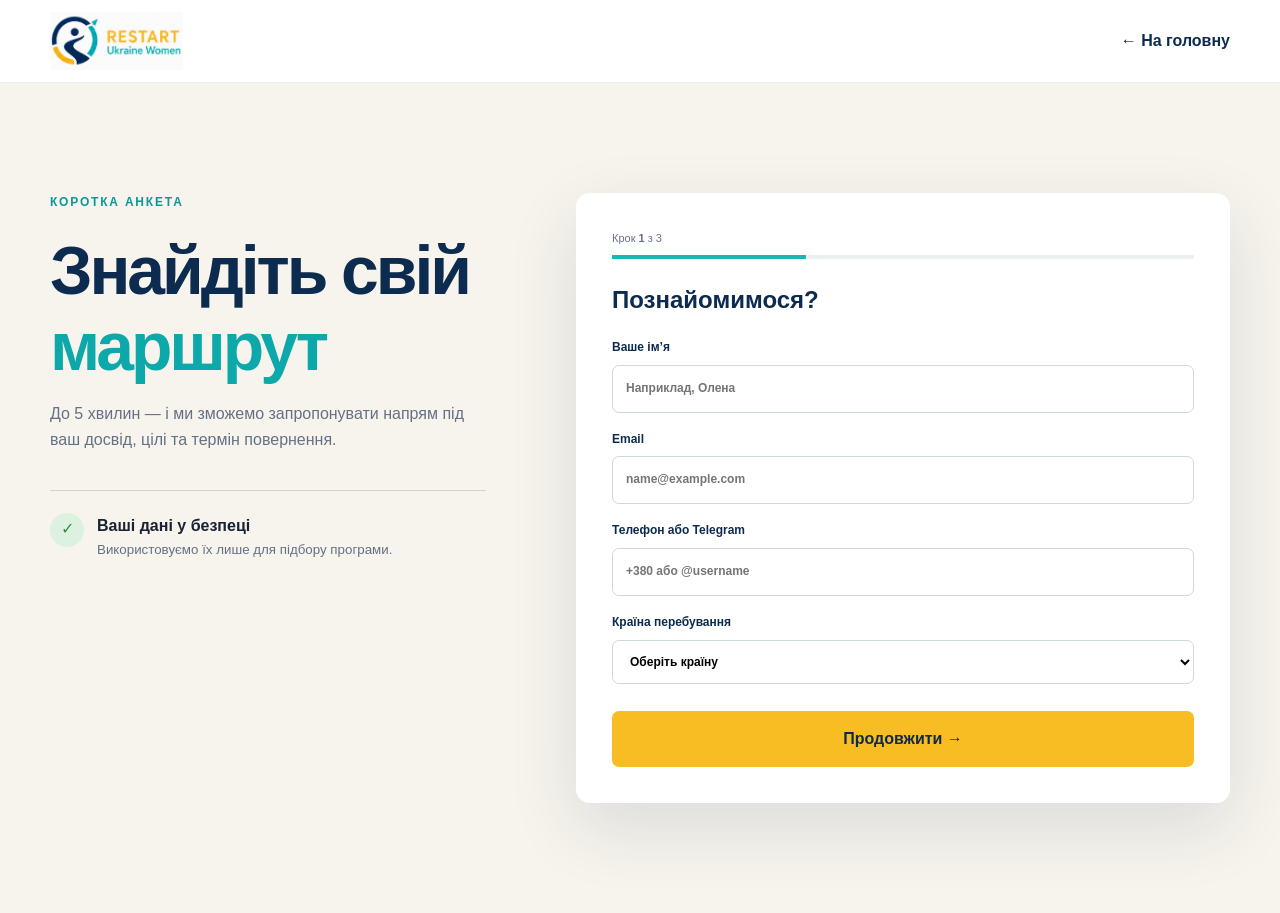
==== application.html @ 33769b2e "Add Restart Ukraine Women MVP website" ====
<!doctype html><html lang="uk"><head><meta charset="UTF-8"><meta name="viewport" content="width=device-width,initial-scale=1"><title>Анкета — Restart Ukraine Women</title><link rel="stylesheet" href="styles.css"><script src="app.js" defer></script></head><body><header class="site-header"><div class="container header-inner"><a class="brand" href="index.html"><img src="assets/logo.png" alt="Restart Ukraine Women"></a><a class="text-link" href="index.html">← На головну</a></div></header><main><section class="section application"><div class="container form-grid"><div class="form-intro"><div class="eyebrow">Коротка анкета</div><h1>Знайдіть свій <em>маршрут</em></h1><p>До 5 хвилин — і ми зможемо запропонувати напрям під ваш досвід, цілі та термін повернення.</p><div class="privacy-note"><span>✓</span><div><strong>Ваші дані у безпеці</strong><small>Використовуємо їх лише для підбору програми.</small></div></div></div><form class="application-form" novalidate><div class="form-progress"><span>Крок <b>1</b> з 3</span><div><i></i></div></div>
<div class="form-step active" data-step="1"><h3>Познайомимося?</h3><label>Ваше ім’я<input name="name" autocomplete="name" required placeholder="Наприклад, Олена"></label><label>Email<input type="email" name="email" autocomplete="email" required placeholder="name@example.com"></label><label>Телефон або Telegram<input name="phone" autocomplete="tel" required placeholder="+380 або @username"></label><label>Країна перебування<select name="location" required><option value="">Оберіть країну</option><option>Україна</option><option>Польща</option><option>Німеччина</option><option>Чехія</option><option>Інша країна ЄС</option></select></label><button class="button form-next" type="button">Продовжити →</button></div>
<div class="form-step" data-step="2"><h3>Ваш досвід і повернення</h3><label>Чи плануєте повернення в Україну?<select name="return_plan" required><option value="">Оберіть відповідь</option><option>Так</option><option>Вже повернулася</option><option>Поки не визначилася</option></select></label><label>Орієнтовний термін повернення<select name="return_time" required><option value="">Оберіть термін</option><option>До 3 місяців</option><option>3–6 місяців</option><option>6–12 місяців</option><option>Пізніше</option><option>Я вже в Україні</option></select></label><label>Регіон або громада повернення<input name="region" required placeholder="Область, місто або громада"></label><label>Ваш професійний досвід<textarea name="experience" required placeholder="Коротко опишіть попередню роботу, освіту або власну справу"></textarea></label><button class="button form-next" type="button">Продовжити →</button><button class="text-link form-back" type="button" style="margin-top:15px">← Назад</button></div>
<div class="form-step" data-step="3"><h3>Оберемо напрям</h3><label>Що вам зараз найбільше потрібно?<select name="need" required><option value="">Оберіть потребу</option><option>Робота</option><option>Нова професія</option><option>Власна справа</option><option>Агровиробництво</option><option>Психологічна підтримка</option><option>Консультація</option><option>AI-навички</option></select></label><label>Який трек вам цікавий?<select name="track" required><option value="">Оберіть трек</option><option>Автомобільний сектор</option><option>Мікробізнес</option><option>Мале агровиробництво</option><option>Поки не знаю</option></select></label><label>Рівень цифрових навичок<select name="digital" required><option value="">Оберіть рівень</option><option>Початковий</option><option>Середній</option><option>Впевнений</option></select></label><label>Чи користувалися ChatGPT або іншими AI-інструментами?<select name="ai_experience" required><option value="">Оберіть відповідь</option><option>Так, регулярно</option><option>Кілька разів</option><option>Ще ні</option></select></label><label>Чи потрібна вам консультація?<select name="consultation" required><option value="">Оберіть відповідь</option><option>Так</option><option>Можливо</option><option>Ні</option></select></label><label class="consent"><input type="checkbox" name="consent" required><span>Погоджуюся на обробку персональних даних</span></label><div class="form-buttons"><button class="button button-outline form-back" type="button">Назад</button><button class="button" type="submit">Отримати маршрут →</button></div></div>
<div class="form-success" aria-live="polite"><span>✓</span><h3>Дякуємо, <b></b>!</h3><p>Ми отримали вашу анкету. Наступний крок — визначення рекомендованого маршруту участі.</p><button type="button" class="text-link form-reset">Заповнити ще раз</button></div></form></div></section></main></body></html>
---- styles.css ----
:root{--navy:#0d2b4f;--blue:#163d72;--teal:#16b8b6;--yellow:#f9bd24;--green:#71bb75;--ink:#172233;--muted:#647184;--cream:#f7f4ed;--pale:#eef5f5;--line:#dfe6e9;--white:#fff;--shadow:0 24px 70px rgba(13,43,79,.12)}
*{box-sizing:border-box}html{scroll-behavior:smooth}body{margin:0;color:var(--ink);font-family:Inter,Arial,sans-serif;background:#fff;line-height:1.65}body.menu-open{overflow:hidden}img{max-width:100%;display:block}a{color:inherit;text-decoration:none}button,input,select{font:inherit}.container{width:min(1180px,calc(100% - 48px));margin:auto}.skip-link{position:fixed;top:-100px;left:20px;background:var(--navy);color:white;padding:10px 16px;z-index:100}.skip-link:focus{top:20px}.site-header{position:sticky;top:0;z-index:50;background:rgba(255,255,255,.94);backdrop-filter:blur(14px);border-bottom:1px solid rgba(13,43,79,.08)}.header-inner{height:82px;display:flex;align-items:center;justify-content:space-between}.brand img{width:204px;height:58px;object-fit:contain;object-position:left center}.main-nav{display:flex;align-items:center;gap:28px;font-size:14px;font-weight:600}.main-nav>a:not(.button){transition:.2s}.main-nav>a:not(.button):hover{color:var(--teal)}.button{display:inline-flex;align-items:center;justify-content:center;gap:12px;border:0;border-radius:7px;background:var(--yellow);color:var(--navy);font-weight:800;font-family:Manrope,sans-serif;padding:15px 22px;cursor:pointer;transition:transform .2s,box-shadow .2s}.button:hover{transform:translateY(-2px);box-shadow:0 12px 30px rgba(249,189,36,.25)}.button-small{padding:11px 17px}.button-outline{background:transparent;border:1px solid var(--navy);box-shadow:none}.button-light{background:#fff;color:var(--navy)}.menu-toggle{display:none;background:none;border:0;padding:10px}.menu-toggle span{display:block;width:24px;height:2px;background:var(--navy);margin:5px}.hero{overflow:hidden;background:linear-gradient(120deg,#f8f6ef 0%,#fff 58%,#eaf6f5 100%);padding:74px 0 0}.hero-grid{display:grid;grid-template-columns:1.08fr .92fr;align-items:center;gap:76px;min-height:600px}.eyebrow{text-transform:uppercase;letter-spacing:.15em;color:#0b989a;font-weight:800;font-size:12px;margin-bottom:20px}.eyebrow span{display:inline-block;width:26px;height:2px;background:var(--yellow);vertical-align:middle;margin-right:10px}.eyebrow.light{color:#68e3df}h1,h2,h3{font-family:Manrope,sans-serif;line-height:1.12;margin:0;color:var(--navy)}h1{font-size:clamp(48px,5.3vw,76px);letter-spacing:-.045em;max-width:720px}h1 em,h2 em{font-style:normal;color:#0da8aa}.lead{font-size:18px;color:#566477;max-width:650px;margin:26px 0 32px}.hero-actions{display:flex;align-items:center;gap:28px}.text-link{font-weight:800;color:var(--navy);border:0;background:none;padding:0;cursor:pointer}.text-link span{color:var(--teal)}.hero-proof{display:flex;gap:28px;margin-top:42px;padding-top:26px;border-top:1px solid var(--line)}.hero-proof div{display:flex;flex-direction:column}.hero-proof strong{font:800 22px Manrope;color:var(--navy)}.hero-proof span{font-size:11px;color:var(--muted)}.hero-visual{position:relative;min-height:540px}.portrait-card{position:absolute;inset:0 0 28px 52px;background:white;border-radius:42% 42% 20px 20px;box-shadow:var(--shadow);padding:14px}.portrait-image{height:100%;border-radius:42% 42% 14px 14px;background:linear-gradient(20deg,rgba(13,43,79,.08),transparent 50%),url('assets/hero-woman.svg') center/cover no-repeat}.route-card{position:absolute;right:-30px;bottom:32px;background:white;padding:15px 20px;border-radius:12px;box-shadow:0 18px 50px rgba(13,43,79,.18);display:flex;align-items:center;gap:12px}.route-icon{width:38px;height:38px;display:grid;place-items:center;border-radius:50%;background:#dff3e2;color:#2e8a49;font-weight:bold}.route-card div{display:flex;flex-direction:column}.route-card small,.support-card small{color:var(--muted);font-size:11px}.route-card strong{font-size:13px;color:var(--navy)}.floating-card{position:absolute;background:#fff;border-radius:12px;box-shadow:0 16px 44px rgba(13,43,79,.17)}.progress-card{left:0;top:80px;width:170px;padding:15px}.progress-card span{font-size:11px;color:var(--muted)}.progress-card strong{float:right;font-size:12px;color:var(--teal)}.bar{clear:both;height:6px;border-radius:6px;background:#e6eef0;margin-top:9px}.bar i{display:block;width:72%;height:100%;border-radius:inherit;background:var(--teal)}.support-card{left:15px;bottom:28px;padding:13px 15px;display:flex;align-items:center;gap:10px}.support-card div{display:flex;flex-direction:column}.support-card strong{font-size:11px;color:var(--navy)}.avatars{color:var(--teal);font-size:12px;letter-spacing:-4px}.feature-strip{height:74px;background:var(--navy);color:#fff;display:flex;align-items:center;justify-content:space-around;margin-top:52px;border-radius:10px 10px 0 0;font-size:12px;font-weight:600;letter-spacing:.03em}.feature-strip span:before{content:'✓';color:var(--yellow);margin-right:10px}.section{padding:110px 0}.section-heading{display:flex;justify-content:space-between;align-items:end;margin-bottom:52px}.section-heading>div{max-width:700px}.section-heading>p{max-width:400px;color:var(--muted);margin:0}.section-heading.centered{text-align:center;display:block}.section-heading.centered>p{margin:18px auto 0}.section h2{font-size:clamp(36px,4vw,54px);letter-spacing:-.035em}.audience-grid{display:grid;grid-template-columns:repeat(3,1fr);gap:20px}.audience-card{border:1px solid var(--line);border-radius:12px;padding:32px;position:relative;min-height:330px;display:flex;flex-direction:column;transition:.25s}.audience-card:hover{transform:translateY(-5px);box-shadow:var(--shadow)}.audience-card.featured{background:var(--navy);color:#fff;border-color:var(--navy)}.audience-card.featured h3,.audience-card.featured a{color:#fff}.number{position:absolute;right:22px;top:20px;color:#a4afb8;font-size:11px}.line-icon{font-size:35px;color:var(--teal);margin:28px 0}.audience-card h3{font-size:22px}.audience-card p{color:var(--muted);font-size:14px}.audience-card.featured p{color:#bac8d5}.audience-card a{margin-top:auto;color:var(--navy);font-weight:700;font-size:13px}.outcomes{background:var(--cream)}.outcomes-grid{display:grid;grid-template-columns:.8fr 1.2fr;gap:100px}.outcomes-intro{position:sticky;top:130px;align-self:start}.outcomes-intro p{color:var(--muted);max-width:420px;margin:24px 0 30px}.outcome-list article{display:grid;grid-template-columns:60px 1fr;gap:20px;padding:25px 0;border-bottom:1px solid #d9d5cc}.outcome-list article>span{color:#0b989a;font:700 12px Manrope}.outcome-list h3{font-size:20px;margin-bottom:6px}.outcome-list p{margin:0;color:var(--muted);font-size:14px}.programs{background:#fff}.program-grid{display:grid;grid-template-columns:repeat(3,1fr);gap:22px}.program-card{border:1px solid var(--line);border-radius:14px;overflow:hidden;background:#fff;transition:.25s}.program-card:hover{transform:translateY(-7px);box-shadow:var(--shadow)}.program-art{height:190px;position:relative;display:grid;place-items:center;overflow:hidden}.program-art:after{content:'';position:absolute;width:180px;height:180px;border:1px solid rgba(255,255,255,.28);border-radius:50%}.auto .program-art{background:linear-gradient(135deg,#0d2b4f,#1e5794)}.business .program-art{background:linear-gradient(135deg,#0d868a,#21c3bd)}.agro .program-art{background:linear-gradient(135deg,#3e7651,#83c778)}.program-tag{position:absolute;top:18px;left:18px;background:rgba(255,255,255,.92);color:var(--navy);font-size:10px;font-weight:800;text-transform:uppercase;letter-spacing:.09em;border-radius:20px;padding:6px 10px}.program-symbol{font:800 80px Manrope;color:rgba(255,255,255,.95);z-index:1}.program-body{padding:26px}.program-meta{font-size:10px;text-transform:uppercase;color:#7d8997;letter-spacing:.07em}.program-meta span{color:var(--yellow);margin:0 6px}.program-body h3{font-size:22px;margin:12px 0}.program-body p,.program-body li{font-size:13px;color:var(--muted)}.program-body ul{padding-left:18px;margin:18px 0 24px}.program-open{border:0;background:transparent;padding:0;color:var(--navy);font-weight:800;cursor:pointer}.program-open span{color:var(--teal);margin-left:10px}.ai-section{background:var(--navy);color:white;position:relative;overflow:hidden}.ai-section:before{content:'';position:absolute;width:500px;height:500px;border:1px solid rgba(22,184,182,.17);border-radius:50%;left:-250px;top:-200px}.ai-grid{display:grid;grid-template-columns:1fr 1fr;gap:100px;align-items:center}.ai-copy h2{color:white}.ai-copy p{color:#b9c9d7;max-width:530px}.ai-usecases{display:flex;flex-wrap:wrap;gap:9px;margin:28px 0}.ai-usecases span{border:1px solid rgba(255,255,255,.18);border-radius:30px;padding:7px 13px;font-size:11px}.ai-demo{background:#f7fafb;color:var(--ink);border-radius:16px;box-shadow:0 30px 80px rgba(0,0,0,.25);overflow:hidden;transform:rotate(1.5deg)}.demo-header{background:white;border-bottom:1px solid var(--line);padding:14px 18px;display:flex;justify-content:space-between;font-size:11px}.dots{color:#c6d0d5;letter-spacing:4px}.online{color:#3a9a52}.chat{padding:24px;display:flex;flex-direction:column;gap:18px}.message{padding:14px 16px;border-radius:10px;font-size:12px;max-width:90%}.message.user{background:#e8eef3;align-self:flex-end}.message.bot{background:white;display:flex;gap:10px;box-shadow:0 7px 20px rgba(13,43,79,.08)}.message.bot>span{color:var(--teal)}.message ol{padding-left:18px;margin:8px 0 0}.template-row{background:#eaf8f6;padding:14px 22px;display:flex;justify-content:space-between;font-size:11px;color:#31716f}.how{background:#fff}.timeline{display:grid;grid-template-columns:repeat(5,1fr);position:relative}.timeline:before{content:'';position:absolute;top:24px;left:10%;right:10%;height:1px;background:#cad6da}.timeline article{text-align:center;position:relative;padding:0 16px}.timeline article>span{position:relative;z-index:1;width:48px;height:48px;border:1px solid var(--teal);background:white;color:var(--teal);border-radius:50%;display:grid;place-items:center;margin:0 auto 20px;font-weight:bold}.timeline article:last-child>span{background:var(--yellow);border-color:var(--yellow);color:var(--navy)}.timeline h3{font-size:16px}.timeline p{font-size:12px;color:var(--muted)}.support{background:var(--pale)}.support-grid{display:grid;grid-template-columns:1.2fr .8fr;gap:90px;align-items:center}.support-grid>div>p{color:var(--muted);max-width:700px}.support-points{display:grid;grid-template-columns:1fr 1fr;gap:12px;margin-top:26px}.support-points span{font-size:12px;font-weight:700}.support-points span:before{content:'✓';color:#3c9d59;margin-right:8px}.support aside{background:white;border-radius:12px;padding:38px;border-left:5px solid var(--yellow);box-shadow:var(--shadow)}blockquote{font:700 19px/1.5 Manrope;color:var(--navy);margin:0 0 16px}.support aside>span{font-size:11px;color:var(--muted)}.partners{padding-top:80px}.partner-card{background:linear-gradient(120deg,var(--navy),#174d7b);border-radius:18px;color:#fff;padding:70px;display:grid;grid-template-columns:1.1fr .9fr;gap:80px}.partner-card h2{color:#fff}.partner-card p{color:#c0d0dc;margin:24px 0 30px}.impact{display:grid;grid-template-columns:1fr 1fr}.impact article{padding:23px;border-left:1px solid rgba(255,255,255,.15);border-bottom:1px solid rgba(255,255,255,.15);display:flex;flex-direction:column}.impact strong{font:800 34px Manrope;color:var(--yellow)}.impact span{font-size:11px;color:#c0d0dc}.application{background:var(--cream)}.form-grid{display:grid;grid-template-columns:.8fr 1.2fr;gap:90px;align-items:start}.form-intro p{color:var(--muted)}.privacy-note{display:flex;gap:13px;border-top:1px solid #d8d3ca;margin-top:36px;padding-top:22px}.privacy-note>span{width:34px;height:34px;display:grid;place-items:center;border-radius:50%;background:#ddf1e1;color:#388d4e}.privacy-note div{display:flex;flex-direction:column}.privacy-note small{color:var(--muted)}.application-form{background:white;border-radius:14px;padding:36px;box-shadow:var(--shadow);min-height:470px}.form-progress{font-size:11px;color:var(--muted);margin-bottom:28px}.form-progress>div{height:4px;background:#edf0f1;margin-top:8px}.form-progress i{display:block;height:100%;width:33.33%;background:var(--teal);transition:.3s}.form-step{display:none}.form-step.active{display:block}.form-step h3{font-size:24px;margin-bottom:24px}.form-step>label:not(.consent){display:block;font-size:12px;font-weight:700;color:var(--navy);margin-bottom:17px}.form-step input:not([type=radio]):not([type=checkbox]),.form-step select{display:block;width:100%;border:1px solid #ced8dd;border-radius:7px;padding:13px;margin-top:7px;outline:none;background:white}.form-step input:focus,.form-step select:focus{border-color:var(--teal);box-shadow:0 0 0 3px rgba(22,184,182,.12)}.form-step>.button{width:100%;margin-top:10px}.choice-grid{display:grid;grid-template-columns:1fr 1fr;gap:12px;margin-bottom:22px}.choice-grid label{cursor:pointer}.choice-grid input{position:absolute;opacity:0}.choice-grid span{display:block;border:1px solid #d5dfe3;border-radius:8px;padding:18px;font-size:12px;font-weight:700}.choice-grid input:checked+span{border-color:var(--teal);background:#effafa;color:#087f81}.consent{display:flex;gap:10px;align-items:center;font-size:11px;margin:22px 0}.form-buttons{display:flex;gap:12px}.form-buttons .button{flex:1}.form-success{display:none;text-align:center;padding:50px 20px}.form-success.show{display:block}.form-success>span{display:grid;place-items:center;width:64px;height:64px;background:#dff3e2;color:#33854a;border-radius:50%;font-size:26px;margin:0 auto 20px}.form-success p{color:var(--muted)}footer{background:#091f38;color:#fff;padding:70px 0 20px}.footer-grid{display:grid;grid-template-columns:2fr repeat(3,1fr);gap:60px}.footer-grid img{width:190px;background:white;border-radius:8px;padding:7px}.footer-grid p{color:#9fb0c0;font-size:12px;max-width:280px}.footer-grid>div{display:flex;flex-direction:column;gap:9px;font-size:12px}.footer-grid strong{font:700 13px Manrope;margin-bottom:8px}.footer-grid a,.footer-grid span{color:#a8b7c4}.footer-bottom{display:flex;justify-content:space-between;border-top:1px solid rgba(255,255,255,.1);margin-top:50px;padding-top:20px;font-size:10px;color:#8395a6}.program-dialog{border:0;border-radius:16px;padding:0;max-width:660px;width:calc(100% - 32px);box-shadow:0 40px 100px rgba(0,0,0,.35)}.program-dialog::backdrop{background:rgba(4,19,35,.72);backdrop-filter:blur(3px)}.dialog-close{position:absolute;right:16px;top:12px;background:#eef2f3;border:0;border-radius:50%;width:34px;height:34px;font-size:22px;cursor:pointer}.dialog-content{padding:48px}.dialog-content .eyebrow{margin-bottom:12px}.dialog-content h2{font-size:34px}.dialog-content p,.dialog-content li{color:var(--muted)}.dialog-content .button{margin-top:12px}
@media(max-width:980px){.container{width:min(100% - 34px,760px)}.main-nav{position:fixed;inset:82px 0 auto 0;background:white;flex-direction:column;align-items:stretch;padding:26px 32px;transform:translateY(-130%);transition:.25s;box-shadow:0 20px 40px rgba(13,43,79,.12)}.main-nav.open{transform:none}.menu-toggle{display:block}.hero-grid,.ai-grid,.support-grid,.form-grid,.partner-card{grid-template-columns:1fr}.hero-grid{gap:24px}.hero-visual{min-height:500px;max-width:520px;width:100%;margin:auto}.section{padding:80px 0}.audience-grid,.program-grid{grid-template-columns:1fr}.audience-card{min-height:250px}.outcomes-grid{grid-template-columns:1fr;gap:35px}.outcomes-intro{position:static}.program-card{display:grid;grid-template-columns:.8fr 1.2fr}.program-art{height:100%}.ai-grid{gap:55px}.timeline{grid-template-columns:1fr 1fr;gap:30px}.timeline:before{display:none}.partner-card{padding:50px;gap:40px}.form-grid{gap:40px}.footer-grid{grid-template-columns:2fr 1fr 1fr}.footer-grid>div:last-child{grid-column:2/4}}
@media(max-width:640px){.container{width:calc(100% - 28px)}.header-inner{height:70px}.brand img{width:172px;height:52px}.main-nav{top:70px}.hero{padding-top:45px}.hero-grid{min-height:auto}.hero-copy{text-align:left}.hero h1{font-size:46px}.lead{font-size:15px}.hero-actions{align-items:stretch;flex-direction:column;gap:16px}.text-link{text-align:center}.hero-proof{gap:12px;justify-content:space-between}.hero-proof strong{font-size:18px}.hero-proof span{font-size:9px}.hero-visual{min-height:410px}.portrait-card{left:18px;right:5px}.progress-card{top:50px}.support-card{display:none}.route-card{right:-5px}.feature-strip{margin-top:30px;height:auto;padding:18px;display:grid;grid-template-columns:1fr 1fr;gap:12px}.section{padding:68px 0}.section-heading{display:block;margin-bottom:35px}.section-heading>p{margin-top:18px}.section h2{font-size:35px}.audience-card{padding:26px}.program-card{display:block}.program-art{height:170px}.ai-grid{gap:40px}.ai-demo{transform:none}.template-row{display:block}.timeline{grid-template-columns:1fr}.timeline article{display:grid;grid-template-columns:50px 1fr;text-align:left;gap:14px}.timeline article>span{grid-row:1/3;margin:0}.timeline h3{align-self:end}.timeline p{margin-top:0}.support-points{grid-template-columns:1fr}.support-grid{gap:35px}.partner-card{padding:34px 24px}.impact article{padding:18px 10px}.impact strong{font-size:28px}.application-form{padding:25px 20px}.choice-grid{grid-template-columns:1fr}.form-buttons{flex-direction:column-reverse}.footer-grid{grid-template-columns:1fr 1fr;gap:36px}.footer-grid>div:first-child,.footer-grid>div:last-child{grid-column:1/3}.footer-bottom{display:block}.footer-bottom span{display:block;margin:5px 0}.dialog-content{padding:45px 24px 28px}}
@media(prefers-reduced-motion:reduce){html{scroll-behavior:auto}*{transition:none!important}}
.page-hero{padding:95px 0 75px;background:linear-gradient(120deg,var(--cream),#eff8f7)}.page-hero .lead{max-width:760px}.breadcrumbs{font-size:11px;color:var(--muted);margin-bottom:26px}.breadcrumbs a{color:#0b989a}.detail-grid{display:grid;grid-template-columns:repeat(3,1fr);gap:22px}.detail-card{border:1px solid var(--line);border-radius:14px;padding:30px;background:white}.detail-card .program-symbol{display:grid;place-items:center;width:65px;height:65px;border-radius:50%;background:var(--navy);font-size:30px;margin-bottom:22px}.detail-card h3{font-size:22px}.detail-card p,.detail-card li{font-size:13px;color:var(--muted)}.detail-card ul{padding-left:18px}.kpi-table{width:100%;border-collapse:collapse;background:white;border-radius:12px;overflow:hidden}.kpi-table th,.kpi-table td{text-align:left;padding:18px;border-bottom:1px solid var(--line);font-size:13px}.kpi-table th{background:var(--navy);color:white;font-family:Manrope}.kit-section{margin-bottom:55px}.swatches{display:grid;grid-template-columns:repeat(5,1fr);gap:14px}.swatch{border:1px solid var(--line);border-radius:10px;overflow:hidden;background:white}.swatch i{display:block;height:100px}.swatch span{display:block;padding:12px;font-size:11px}.component-row{display:flex;gap:16px;flex-wrap:wrap;align-items:center;padding:26px;background:white;border:1px solid var(--line);border-radius:12px}.sample-field{border:1px solid #ced8dd;border-radius:7px;padding:13px;width:260px}.badge{border-radius:30px;padding:7px 12px;background:#e8f8f6;color:#087f81;font-size:11px;font-weight:700}.notice{border-left:4px solid var(--yellow);background:#fff8df;padding:16px 20px;border-radius:6px;font-size:12px}.subnav{display:flex;gap:18px;margin-top:30px;flex-wrap:wrap}.subnav a{font-size:12px;font-weight:700;color:var(--navy);border-bottom:2px solid var(--teal)}
@media(max-width:980px){.detail-grid{grid-template-columns:1fr}.swatches{grid-template-columns:repeat(3,1fr)}}@media(max-width:640px){.page-hero{padding:60px 0}.swatches{grid-template-columns:1fr 1fr}.kpi-table{display:block;overflow-x:auto}}
.content-grid{display:grid;grid-template-columns:1fr 1fr;gap:70px;align-items:start}.content-grid p{color:var(--muted)}.module-list{counter-reset:modules;display:grid;gap:12px}.module-list article{counter-increment:modules;border:1px solid var(--line);border-radius:10px;padding:20px 22px;background:#fff;display:grid;grid-template-columns:38px 1fr;gap:14px}.module-list article:before{content:counter(modules,decimal-leading-zero);font:700 11px Manrope;color:var(--teal);padding-top:4px}.module-list h3{font-size:16px}.module-list p{margin:5px 0 0;font-size:12px;color:var(--muted)}.result-panel{background:var(--navy);color:#fff;border-radius:14px;padding:36px;position:sticky;top:110px}.result-panel h3{color:#fff;font-size:25px}.result-panel p,.result-panel li{color:#bfd0dd;font-size:13px}.result-panel li::marker{color:var(--yellow)}.metric-grid{display:grid;grid-template-columns:repeat(3,1fr);gap:18px}.metric{background:#fff;border:1px solid var(--line);border-radius:12px;padding:25px}.metric strong{display:block;font:800 30px Manrope;color:var(--navy)}.metric span{font-size:12px;color:var(--muted)}.guide-list{display:grid;grid-template-columns:repeat(2,1fr);gap:18px}.guide-list article{padding:25px;border:1px solid var(--line);border-radius:12px}.guide-list h3{font-size:18px}.guide-list p{font-size:12px;color:var(--muted)}
@media(max-width:980px){.content-grid{grid-template-columns:1fr}.result-panel{position:static}}@media(max-width:640px){.metric-grid,.guide-list{grid-template-columns:1fr}}
.dashboard-shell{background:#eef3f5;border-radius:18px;padding:18px;display:grid;grid-template-columns:220px 1fr;min-height:700px;box-shadow:var(--shadow)}.dash-side{background:var(--navy);border-radius:12px;padding:25px;color:#fff}.dash-side img{background:white;border-radius:7px;padding:5px;margin-bottom:32px}.dash-side nav{display:flex;flex-direction:column;gap:10px}.dash-side a{padding:10px 12px;border-radius:7px;color:#bdd0df;font-size:12px}.dash-side a.active{background:rgba(255,255,255,.12);color:#fff}.dash-main{padding:32px}.dash-head{display:flex;justify-content:space-between;align-items:center;margin-bottom:30px}.dash-head h2{font-size:30px}.dash-cards{display:grid;grid-template-columns:1.3fr .7fr;gap:18px}.dash-card{background:#fff;border-radius:12px;padding:24px}.dash-card h3{font-size:17px}.track-progress{height:8px;background:#e6ecef;border-radius:10px;margin:18px 0}.track-progress i{display:block;width:68%;height:100%;border-radius:inherit;background:var(--teal)}.task-list{display:grid;gap:10px;margin-top:18px}.task-list span{border:1px solid var(--line);border-radius:8px;padding:12px;font-size:12px}.bot-shell{width:min(430px,100%);margin:auto;background:#d9e4e9;border-radius:28px;padding:16px;box-shadow:var(--shadow)}.bot-screen{background:#fff;border-radius:20px;overflow:hidden;min-height:680px}.bot-head{background:var(--navy);color:#fff;padding:18px;display:flex;gap:12px;align-items:center}.bot-avatar{width:42px;height:42px;border-radius:50%;background:var(--yellow);display:grid;place-items:center;color:var(--navy);font-weight:bold}.bot-head div{display:flex;flex-direction:column}.bot-head small{color:#9ee0db}.bot-chat{padding:18px;background:#edf3f6;min-height:500px}.bot-msg{background:white;border-radius:7px 14px 14px 14px;padding:14px;margin-bottom:12px;font-size:13px;box-shadow:0 3px 12px rgba(13,43,79,.08)}.bot-msg small{display:block;text-align:right;color:#8c9aa6}.bot-buttons{display:grid;grid-template-columns:1fr 1fr;gap:7px;margin-top:14px}.bot-buttons button{border:1px solid #9bdad7;background:white;color:#087f81;border-radius:7px;padding:10px;font-size:11px;font-weight:700}.bot-input{padding:14px;color:#9aa7b1;font-size:12px;border-top:1px solid var(--line)}
@media(max-width:980px){.dashboard-shell{grid-template-columns:1fr}.dash-side{display:none}}@media(max-width:640px){.dash-cards{grid-template-columns:1fr}.dash-main{padding:15px}.dash-head{align-items:flex-start;gap:15px;flex-direction:column}}
.form-step textarea{display:block;width:100%;min-height:90px;resize:vertical;border:1px solid #ced8dd;border-radius:7px;padding:13px;margin-top:7px;outline:none;background:white}.form-step textarea:focus{border-color:var(--teal);box-shadow:0 0 0 3px rgba(22,184,182,.12)}
.moodboard{background:white;border:1px solid var(--line);border-radius:16px;padding:18px;box-shadow:var(--shadow)}.moodboard img{width:100%;border-radius:10px}.contact-grid{display:grid;grid-template-columns:1.2fr .8fr;gap:24px}.contact-card{border:1px solid var(--line);border-radius:12px;padding:30px;background:white}.contact-card h3{font-size:20px}.contact-card p,.contact-card a{font-size:13px;color:var(--muted)}@media(max-width:700px){.contact-grid{grid-template-columns:1fr}}
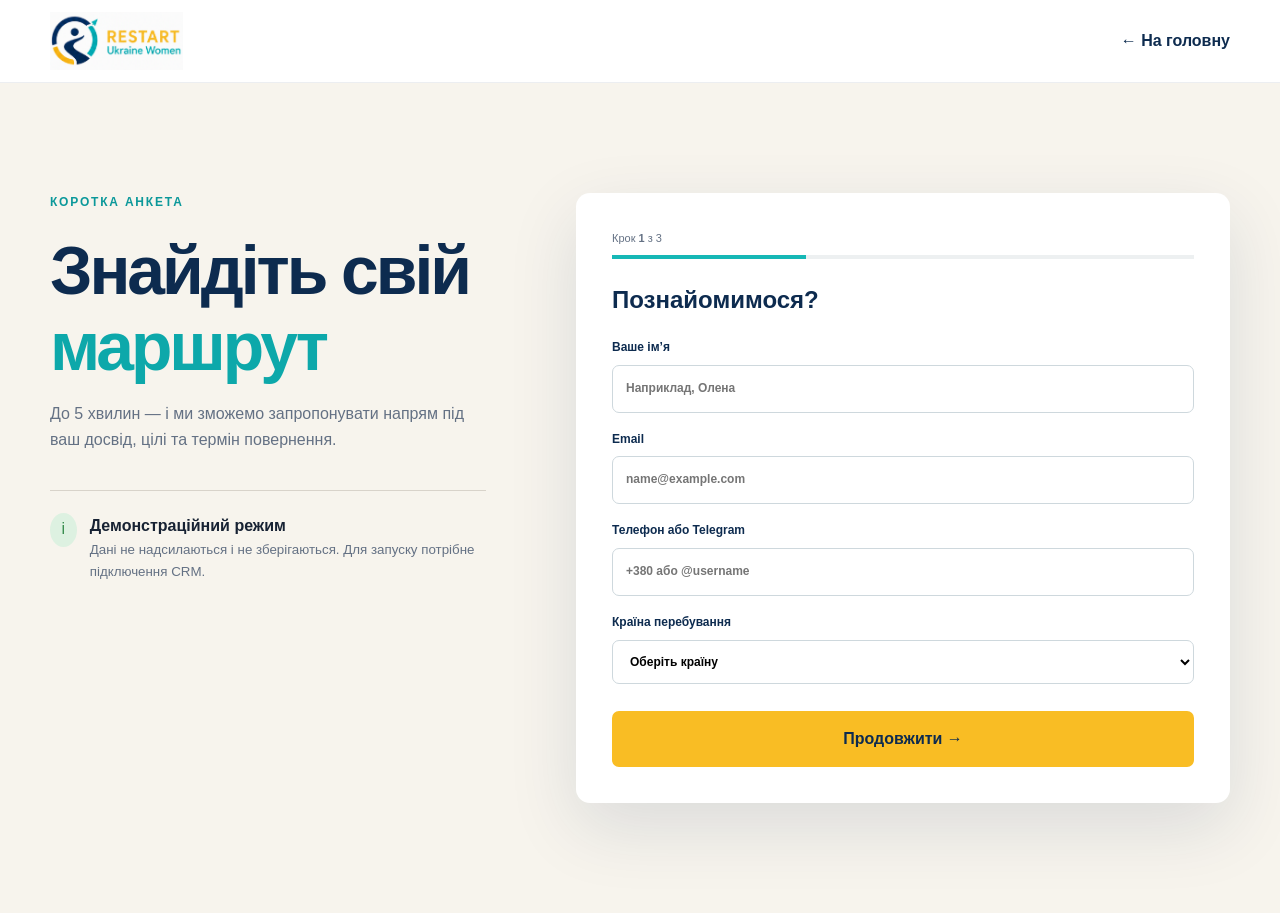
==== commit 00ce9e0c: "Mark questionnaire as a transparent demo" ====
--- a/application.html
+++ b/application.html
@@ -1,5 +1,5 @@
-<!doctype html><html lang="uk"><head><meta charset="UTF-8"><meta name="viewport" content="width=device-width,initial-scale=1"><title>Анкета — Restart Ukraine Women</title><link rel="stylesheet" href="styles.css"><script src="app.js" defer></script></head><body><header class="site-header"><div class="container header-inner"><a class="brand" href="index.html"><img src="assets/logo.png" alt="Restart Ukraine Women"></a><a class="text-link" href="index.html">← На головну</a></div></header><main><section class="section application"><div class="container form-grid"><div class="form-intro"><div class="eyebrow">Коротка анкета</div><h1>Знайдіть свій <em>маршрут</em></h1><p>До 5 хвилин — і ми зможемо запропонувати напрям під ваш досвід, цілі та термін повернення.</p><div class="privacy-note"><span>✓</span><div><strong>Ваші дані у безпеці</strong><small>Використовуємо їх лише для підбору програми.</small></div></div></div><form class="application-form" novalidate><div class="form-progress"><span>Крок <b>1</b> з 3</span><div><i></i></div></div>
+<!doctype html><html lang="uk"><head><meta charset="UTF-8"><meta name="viewport" content="width=device-width,initial-scale=1"><title>Анкета — Restart Ukraine Women</title><link rel="stylesheet" href="styles.css"><script src="app.js" defer></script></head><body><header class="site-header"><div class="container header-inner"><a class="brand" href="index.html"><img src="assets/logo.png" alt="Restart Ukraine Women"></a><a class="text-link" href="index.html">← На головну</a></div></header><main><section class="section application"><div class="container form-grid"><div class="form-intro"><div class="eyebrow">Коротка анкета</div><h1>Знайдіть свій <em>маршрут</em></h1><p>До 5 хвилин — і ми зможемо запропонувати напрям під ваш досвід, цілі та термін повернення.</p><div class="privacy-note"><span>i</span><div><strong>Демонстраційний режим</strong><small>Дані не надсилаються і не зберігаються. Для запуску потрібне підключення CRM.</small></div></div></div><form class="application-form" novalidate><div class="form-progress"><span>Крок <b>1</b> з 3</span><div><i></i></div></div>
 <div class="form-step active" data-step="1"><h3>Познайомимося?</h3><label>Ваше ім’я<input name="name" autocomplete="name" required placeholder="Наприклад, Олена"></label><label>Email<input type="email" name="email" autocomplete="email" required placeholder="name@example.com"></label><label>Телефон або Telegram<input name="phone" autocomplete="tel" required placeholder="+380 або @username"></label><label>Країна перебування<select name="location" required><option value="">Оберіть країну</option><option>Україна</option><option>Польща</option><option>Німеччина</option><option>Чехія</option><option>Інша країна ЄС</option></select></label><button class="button form-next" type="button">Продовжити →</button></div>
 <div class="form-step" data-step="2"><h3>Ваш досвід і повернення</h3><label>Чи плануєте повернення в Україну?<select name="return_plan" required><option value="">Оберіть відповідь</option><option>Так</option><option>Вже повернулася</option><option>Поки не визначилася</option></select></label><label>Орієнтовний термін повернення<select name="return_time" required><option value="">Оберіть термін</option><option>До 3 місяців</option><option>3–6 місяців</option><option>6–12 місяців</option><option>Пізніше</option><option>Я вже в Україні</option></select></label><label>Регіон або громада повернення<input name="region" required placeholder="Область, місто або громада"></label><label>Ваш професійний досвід<textarea name="experience" required placeholder="Коротко опишіть попередню роботу, освіту або власну справу"></textarea></label><button class="button form-next" type="button">Продовжити →</button><button class="text-link form-back" type="button" style="margin-top:15px">← Назад</button></div>
-<div class="form-step" data-step="3"><h3>Оберемо напрям</h3><label>Що вам зараз найбільше потрібно?<select name="need" required><option value="">Оберіть потребу</option><option>Робота</option><option>Нова професія</option><option>Власна справа</option><option>Агровиробництво</option><option>Психологічна підтримка</option><option>Консультація</option><option>AI-навички</option></select></label><label>Який трек вам цікавий?<select name="track" required><option value="">Оберіть трек</option><option>Автомобільний сектор</option><option>Мікробізнес</option><option>Мале агровиробництво</option><option>Поки не знаю</option></select></label><label>Рівень цифрових навичок<select name="digital" required><option value="">Оберіть рівень</option><option>Початковий</option><option>Середній</option><option>Впевнений</option></select></label><label>Чи користувалися ChatGPT або іншими AI-інструментами?<select name="ai_experience" required><option value="">Оберіть відповідь</option><option>Так, регулярно</option><option>Кілька разів</option><option>Ще ні</option></select></label><label>Чи потрібна вам консультація?<select name="consultation" required><option value="">Оберіть відповідь</option><option>Так</option><option>Можливо</option><option>Ні</option></select></label><label class="consent"><input type="checkbox" name="consent" required><span>Погоджуюся на обробку персональних даних</span></label><div class="form-buttons"><button class="button button-outline form-back" type="button">Назад</button><button class="button" type="submit">Отримати маршрут →</button></div></div>
-<div class="form-success" aria-live="polite"><span>✓</span><h3>Дякуємо, <b></b>!</h3><p>Ми отримали вашу анкету. Наступний крок — визначення рекомендованого маршруту участі.</p><button type="button" class="text-link form-reset">Заповнити ще раз</button></div></form></div></section></main></body></html>
+<div class="form-step" data-step="3"><h3>Оберемо напрям</h3><label>Що вам зараз найбільше потрібно?<select name="need" required><option value="">Оберіть потребу</option><option>Робота</option><option>Нова професія</option><option>Власна справа</option><option>Агровиробництво</option><option>Психологічна підтримка</option><option>Консультація</option><option>AI-навички</option></select></label><label>Який трек вам цікавий?<select name="track" required><option value="">Оберіть трек</option><option>Автомобільний сектор</option><option>Мікробізнес</option><option>Мале агровиробництво</option><option>Поки не знаю</option></select></label><label>Рівень цифрових навичок<select name="digital" required><option value="">Оберіть рівень</option><option>Початковий</option><option>Середній</option><option>Впевнений</option></select></label><label>Чи користувалися ChatGPT або іншими AI-інструментами?<select name="ai_experience" required><option value="">Оберіть відповідь</option><option>Так, регулярно</option><option>Кілька разів</option><option>Ще ні</option></select></label><label>Чи потрібна вам консультація?<select name="consultation" required><option value="">Оберіть відповідь</option><option>Так</option><option>Можливо</option><option>Ні</option></select></label><label class="consent"><input type="checkbox" name="consent" required><span>Погоджуюся на обробку персональних даних після підключення захищеної системи</span></label><div class="form-buttons"><button class="button button-outline form-back" type="button">Назад</button><button class="button" type="submit">Переглянути демо-результат →</button></div></div>
+<div class="form-success" aria-live="polite"><span>✓</span><h3>Анкету заповнено у прототипі, <b></b>!</h3><p>Це демонстраційний сценарій. Дані не надсилалися та не зберігалися. Після підключення CRM наступним кроком буде визначення рекомендованого маршруту участі.</p><button type="button" class="text-link form-reset">Заповнити ще раз</button></div></form></div></section></main></body></html>
